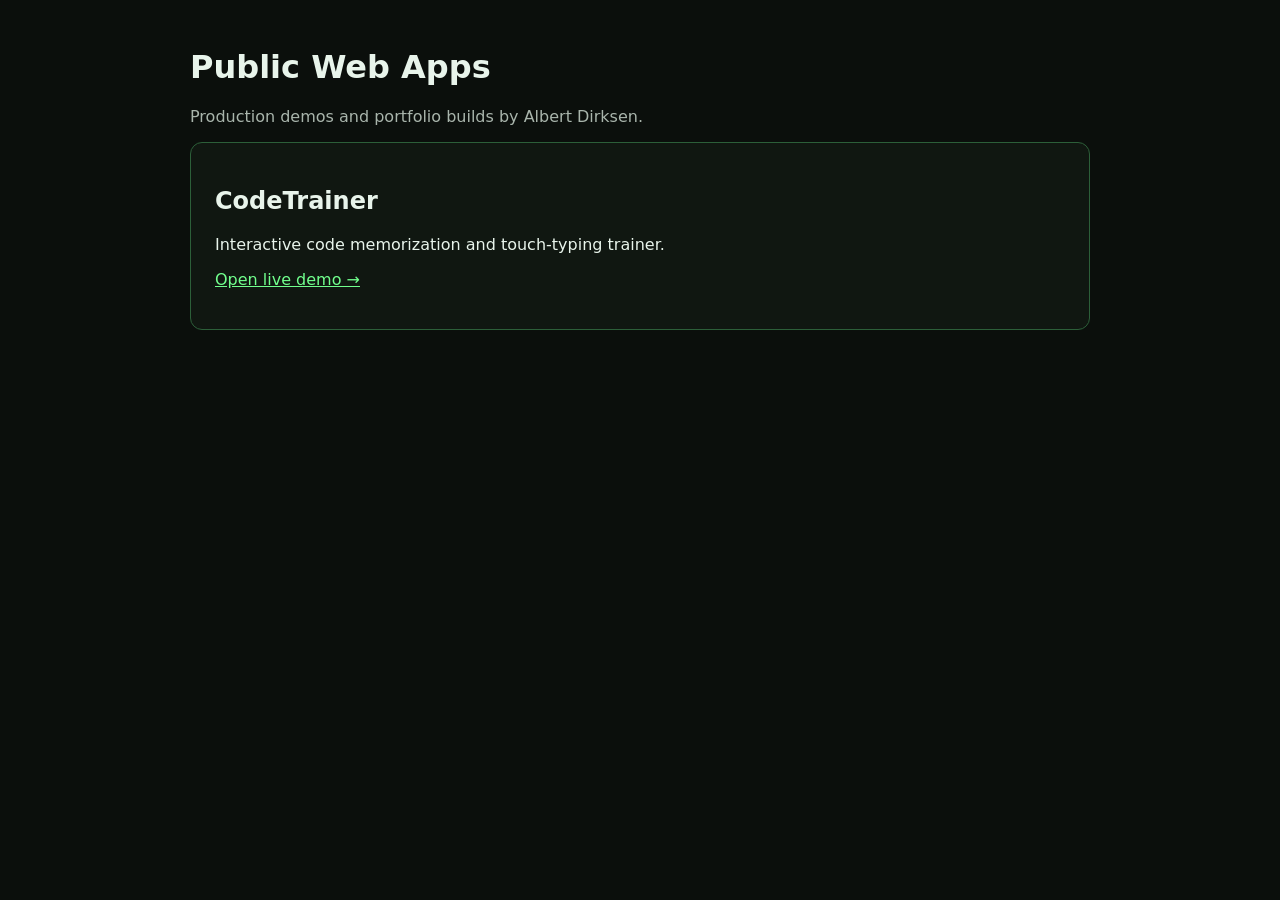
==== index.html @ ee00c0f8 "Add public apps landing page" ====
<!doctype html><html lang="en"><head><meta charset="UTF-8"><meta name="viewport" content="width=device-width,initial-scale=1.0"><title>Albert Dirksen — Web Apps</title><style>body{font-family:system-ui,sans-serif;background:#0b0f0c;color:#e8f4eb;max-width:900px;margin:0 auto;padding:48px 24px}a{color:#71ff8d}.card{border:1px solid #2c5f39;border-radius:12px;padding:24px;background:#101711}h1{margin-top:0}.muted{color:#a9b5ac}</style></head><body><h1>Public Web Apps</h1><p class="muted">Production demos and portfolio builds by Albert Dirksen.</p><div class="card"><h2>CodeTrainer</h2><p>Interactive code memorization and touch-typing trainer.</p><p><a href="./CodeTrainer/">Open live demo →</a></p></div></body></html>
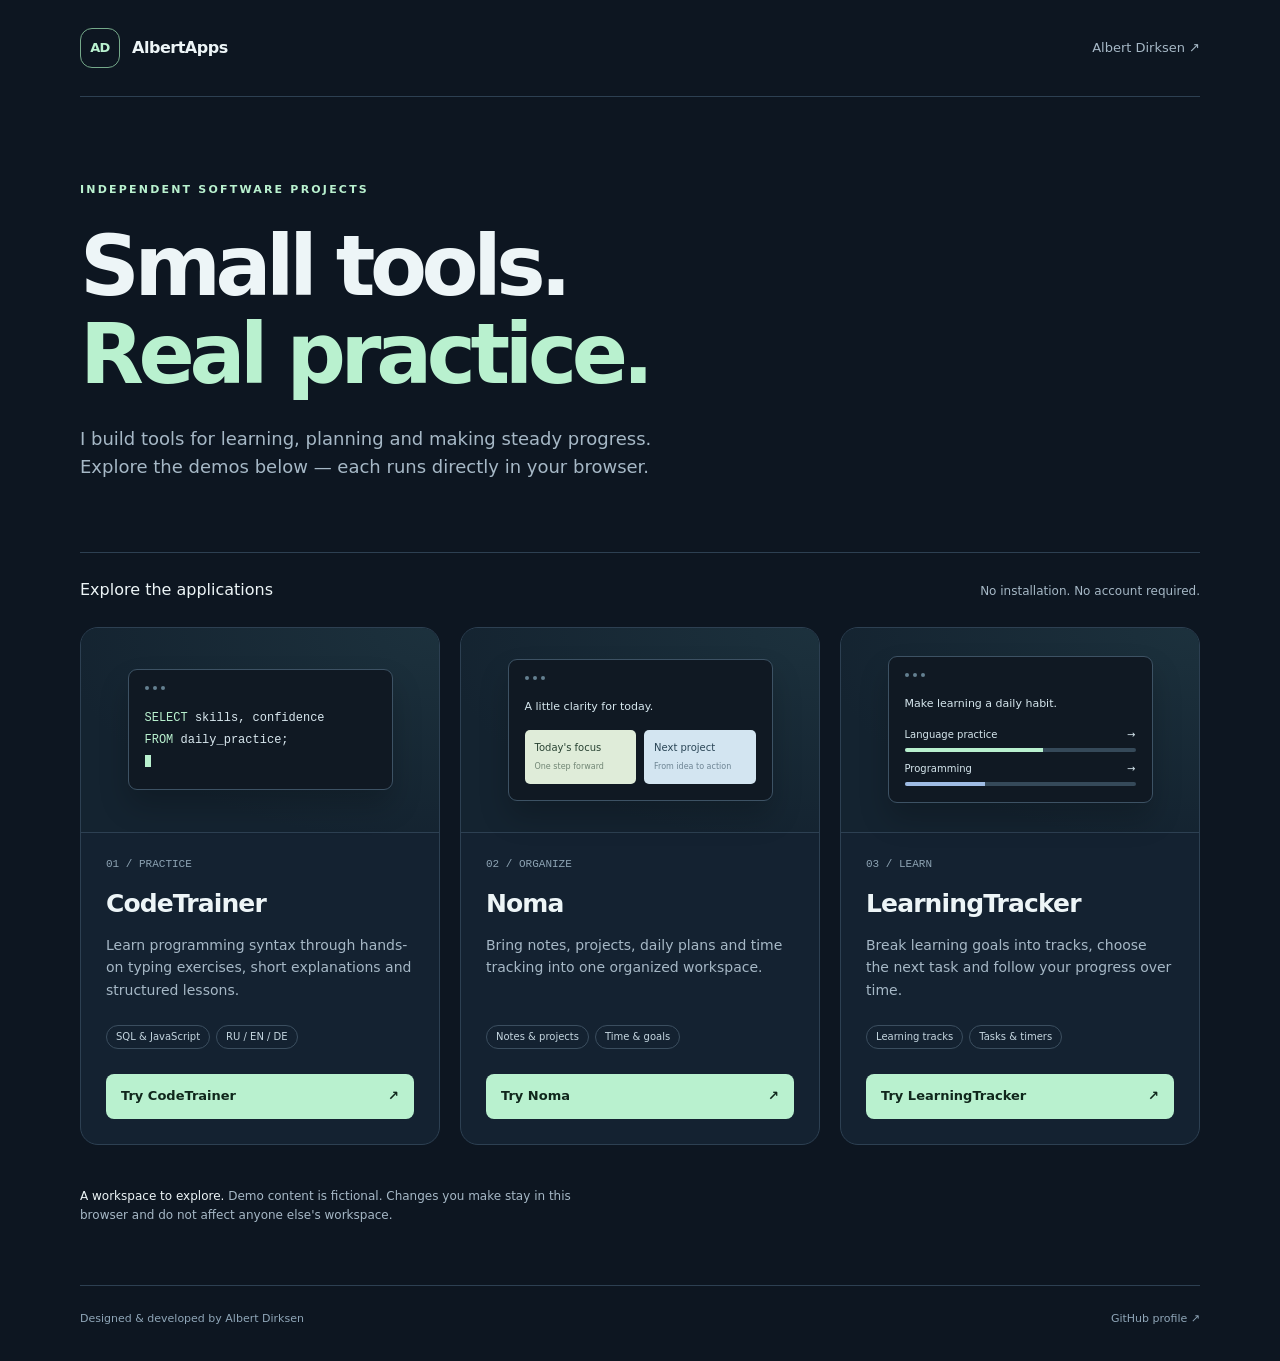
==== commit b4360430: "Consolidate three browser demos into the original AlbertApps catalog Publish self-contained CodeTrai" ====
--- a/index.html
+++ b/index.html
@@ -1 +1,23 @@
-<!doctype html><html lang="en"><head><meta charset="UTF-8"><meta name="viewport" content="width=device-width,initial-scale=1.0"><title>Albert Dirksen — Web Apps</title><style>body{font-family:system-ui,sans-serif;background:#0b0f0c;color:#e8f4eb;max-width:900px;margin:0 auto;padding:48px 24px}a{color:#71ff8d}.card{border:1px solid #2c5f39;border-radius:12px;padding:24px;background:#101711}h1{margin-top:0}.muted{color:#a9b5ac}</style></head><body><h1>Public Web Apps</h1><p class="muted">Production demos and portfolio builds by Albert Dirksen.</p><div class="card"><h2>CodeTrainer</h2><p>Interactive code memorization and touch-typing trainer.</p><p><a href="./CodeTrainer/">Open live demo →</a></p></div></body></html>+<!doctype html>
+<html lang="en">
+<head>
+  <meta charset="utf-8"><meta name="viewport" content="width=device-width,initial-scale=1">
+  <meta name="description" content="Explore browser demos by Albert Dirksen: CodeTrainer, Noma and LearningTracker.">
+  <meta name="theme-color" content="#101b29"><title>AlbertApps — Albert Dirksen</title>
+  <style>
+    :root{color-scheme:dark;--bg:#0d1621;--surface:#142231;--line:#2d4052;--text:#edf5f7;--muted:#a6b8c6;--mint:#b9f1cf}*{box-sizing:border-box}body{margin:0;background:var(--bg);color:var(--text);font-family:Inter,ui-sans-serif,system-ui,-apple-system,Segoe UI,sans-serif;line-height:1.6}a{color:inherit}button,a{-webkit-tap-highlight-color:transparent}a:focus-visible{outline:3px solid var(--mint);outline-offset:5px}.page{max-width:1200px;margin:auto;padding:0 40px}.top{display:flex;align-items:center;justify-content:space-between;padding:28px 0;border-bottom:1px solid var(--line);gap:20px}.brand{text-decoration:none;display:flex;align-items:center;gap:12px;font-weight:700;letter-spacing:-.03em}.monogram{display:grid;place-items:center;width:40px;height:40px;border:1px solid #75a98a;border-radius:12px;color:var(--mint);font-size:13px;letter-spacing:-.06em}.top>a:last-child{font-size:13px;text-decoration:none;color:var(--muted)}.hero{padding:84px 0 70px;max-width:860px}.eyebrow{font-size:11px;letter-spacing:.2em;font-weight:650;color:var(--mint);text-transform:uppercase;margin:0 0 24px}.hero h1{font-size:clamp(44px,7vw,83px);letter-spacing:-.065em;line-height:1.06;font-weight:600;margin:0 0 26px}.hero h1 span{color:var(--mint)}.intro{font-size:18px;max-width:615px;color:var(--muted);margin:0}.section-heading{display:flex;align-items:baseline;justify-content:space-between;border-top:1px solid var(--line);padding:24px 0;gap:16px}.section-heading h2{margin:0;font-size:16px;font-weight:500}.section-heading span{color:var(--muted);font-size:12px}.grid{display:grid;grid-template-columns:repeat(3,minmax(0,1fr));gap:20px}.card{display:flex;flex-direction:column;border:1px solid var(--line);border-radius:18px;background:var(--surface);overflow:hidden;transition:transform .2s,border-color .2s}.card:hover{transform:translateY(-4px);border-color:#88b7a1}.preview{height:205px;display:grid;place-items:center;padding:24px;background:radial-gradient(ellipse at top right,#29475166,transparent 75%),#142330;border-bottom:1px solid var(--line)}.mini{width:100%;max-width:265px;border:1px solid #3d5264;border-radius:9px;background:#101923;box-shadow:0 16px 30px #0003;padding:16px;font-size:10px}.dots{display:flex;gap:4px;margin-bottom:18px}.dots i{width:4px;height:4px;border-radius:50%;background:#648091}.code-line{font:12px/1.8 ui-monospace,SFMono-Regular,Consolas,monospace;color:#d9e8ef}.code-line b{color:#b9f1cf;font-weight:500}.cursor{display:inline-block;width:6px;height:12px;background:#b9f1cf;vertical-align:middle}.mini-title{font-size:11px;color:#d6e7ee;margin-bottom:14px}.note-grid{display:grid;grid-template-columns:1fr 1fr;gap:8px}.note{height:54px;padding:10px;border-radius:5px;background:#dfecd9;color:#294333}.note:nth-child(2){background:#d3e5f1;color:#2a4556}.note small{display:block;opacity:.6;margin-top:5px;font-size:8px}.track{display:flex;justify-content:space-between;color:#d6e7ee;margin:9px 0 5px}.progress{height:4px;background:#354959;border-radius:3px;overflow:hidden}.progress i{display:block;background:#b9f1cf;width:60%;height:100%}.progress.second i{width:35%;background:#9fbce4}.card-body{padding:25px;display:flex;flex:1;flex-direction:column}.number{color:#8da3b3;font:11px ui-monospace,monospace;margin-bottom:14px}.card h3{font-size:25px;letter-spacing:-.035em;margin:0 0 10px;font-weight:550}.card p{color:var(--muted);font-size:14px;margin:0 0 24px}.tags{display:flex;flex-wrap:wrap;gap:6px;margin-top:auto;margin-bottom:25px}.tags span{font-size:10px;color:#c5d6e0;border:1px solid #3b4e5f;border-radius:20px;padding:3px 9px}.launch{display:flex;align-items:center;justify-content:space-between;text-decoration:none;background:var(--mint);color:#10271c;padding:12px 15px;border-radius:8px;font-size:13px;font-weight:650}.launch:hover{background:#d4ffe4}.note-section{display:flex;justify-content:space-between;gap:30px;padding:42px 0 60px}.note-section p{margin:0;color:var(--muted);font-size:12px;max-width:510px}.note-section strong{font-weight:500;color:var(--text)}footer{display:flex;justify-content:space-between;gap:20px;border-top:1px solid var(--line);padding:24px 0 32px;color:#8fa6b8;font-size:11px}footer a{text-decoration:none}.sr-only{position:absolute;width:1px;height:1px;padding:0;margin:-1px;overflow:hidden;clip:rect(0,0,0,0);white-space:nowrap;border:0}@media(max-width:900px){.page{padding:0 25px}.grid{grid-template-columns:1fr}.card{display:grid;grid-template-columns:260px 1fr}.preview{height:100%;min-height:250px;border-bottom:0;border-right:1px solid var(--line)}.hero{padding:60px 0}.card-body{padding:25px}.tags{margin-top:0}.card p{margin-bottom:18px}}@media(max-width:580px){.page{padding:0 20px}.top{padding:20px 0}.top>a:last-child{font-size:11px}.hero{padding:50px 0 44px}.hero h1{font-size:47px}.intro{font-size:16px}.card{display:flex}.preview{height:180px;min-height:0;border-right:0;border-bottom:1px solid var(--line)}.card-body{padding:22px}.section-heading span{display:none}.note-section{padding:28px 0 35px;display:block}footer{flex-wrap:wrap}}
+  </style>
+</head>
+<body><div class="page">
+  <header class="top"><a class="brand" href="./" aria-label="AlbertApps home"><span class="monogram">AD</span>AlbertApps</a><a href="https://github.com/AlbertDirksen15" target="_blank" rel="noopener noreferrer">Albert Dirksen ↗</a></header>
+  <main>
+    <section class="hero"><p class="eyebrow">Independent software projects</p><h1>Small tools.<br><span>Real practice.</span></h1><p class="intro">I build tools for learning, planning and making steady progress. Explore the demos below — each runs directly in your browser.</p></section>
+    <div class="section-heading"><h2>Explore the applications</h2><span>No installation. No account required.</span></div>
+    <section class="grid" aria-label="Application demos">
+      <article class="card"><div class="preview" aria-hidden="true"><div class="mini"><div class="dots"><i></i><i></i><i></i></div><div class="code-line"><b>SELECT</b> skills, confidence<br><b>FROM</b> daily_practice;<br><span class="cursor"></span></div></div></div><div class="card-body"><span class="number">01 / PRACTICE</span><h3>CodeTrainer</h3><p>Learn programming syntax through hands-on typing exercises, short explanations and structured lessons.</p><div class="tags"><span>SQL & JavaScript</span><span>RU / EN / DE</span></div><a class="launch" href="./CodeTrainer/" target="_blank" rel="noopener noreferrer">Try CodeTrainer<span aria-hidden="true">↗</span></a></div></article>
+      <article class="card"><div class="preview" aria-hidden="true"><div class="mini"><div class="dots"><i></i><i></i><i></i></div><div class="mini-title">A little clarity for today.</div><div class="note-grid"><div class="note">Today's focus<small>One step forward</small></div><div class="note">Next project<small>From idea to action</small></div></div></div></div><div class="card-body"><span class="number">02 / ORGANIZE</span><h3>Noma</h3><p>Bring notes, projects, daily plans and time tracking into one organized workspace.</p><div class="tags"><span>Notes & projects</span><span>Time & goals</span></div><a class="launch" href="./noma/demo/" target="_blank" rel="noopener noreferrer">Try Noma<span aria-hidden="true">↗</span></a></div></article>
+      <article class="card"><div class="preview" aria-hidden="true"><div class="mini"><div class="dots"><i></i><i></i><i></i></div><div class="mini-title">Make learning a daily habit.</div><div class="track"><span>Language practice</span><span>→</span></div><div class="progress"><i></i></div><div class="track"><span>Programming</span><span>→</span></div><div class="progress second"><i></i></div></div></div><div class="card-body"><span class="number">03 / LEARN</span><h3>LearningTracker</h3><p>Break learning goals into tracks, choose the next task and follow your progress over time.</p><div class="tags"><span>Learning tracks</span><span>Tasks & timers</span></div><a class="launch" href="./learningtracker/" target="_blank" rel="noopener noreferrer">Try LearningTracker<span aria-hidden="true">↗</span></a></div></article>
+    </section>
+    <section class="note-section" aria-label="About these demos"><p><strong>A workspace to explore.</strong> Demo content is fictional. Changes you make stay in this browser and do not affect anyone else's workspace.</p></section>
+  </main><footer><span>Designed & developed by Albert Dirksen</span><a href="https://github.com/AlbertDirksen15" target="_blank" rel="noopener noreferrer">GitHub profile ↗</a></footer>
+</div></body></html>
